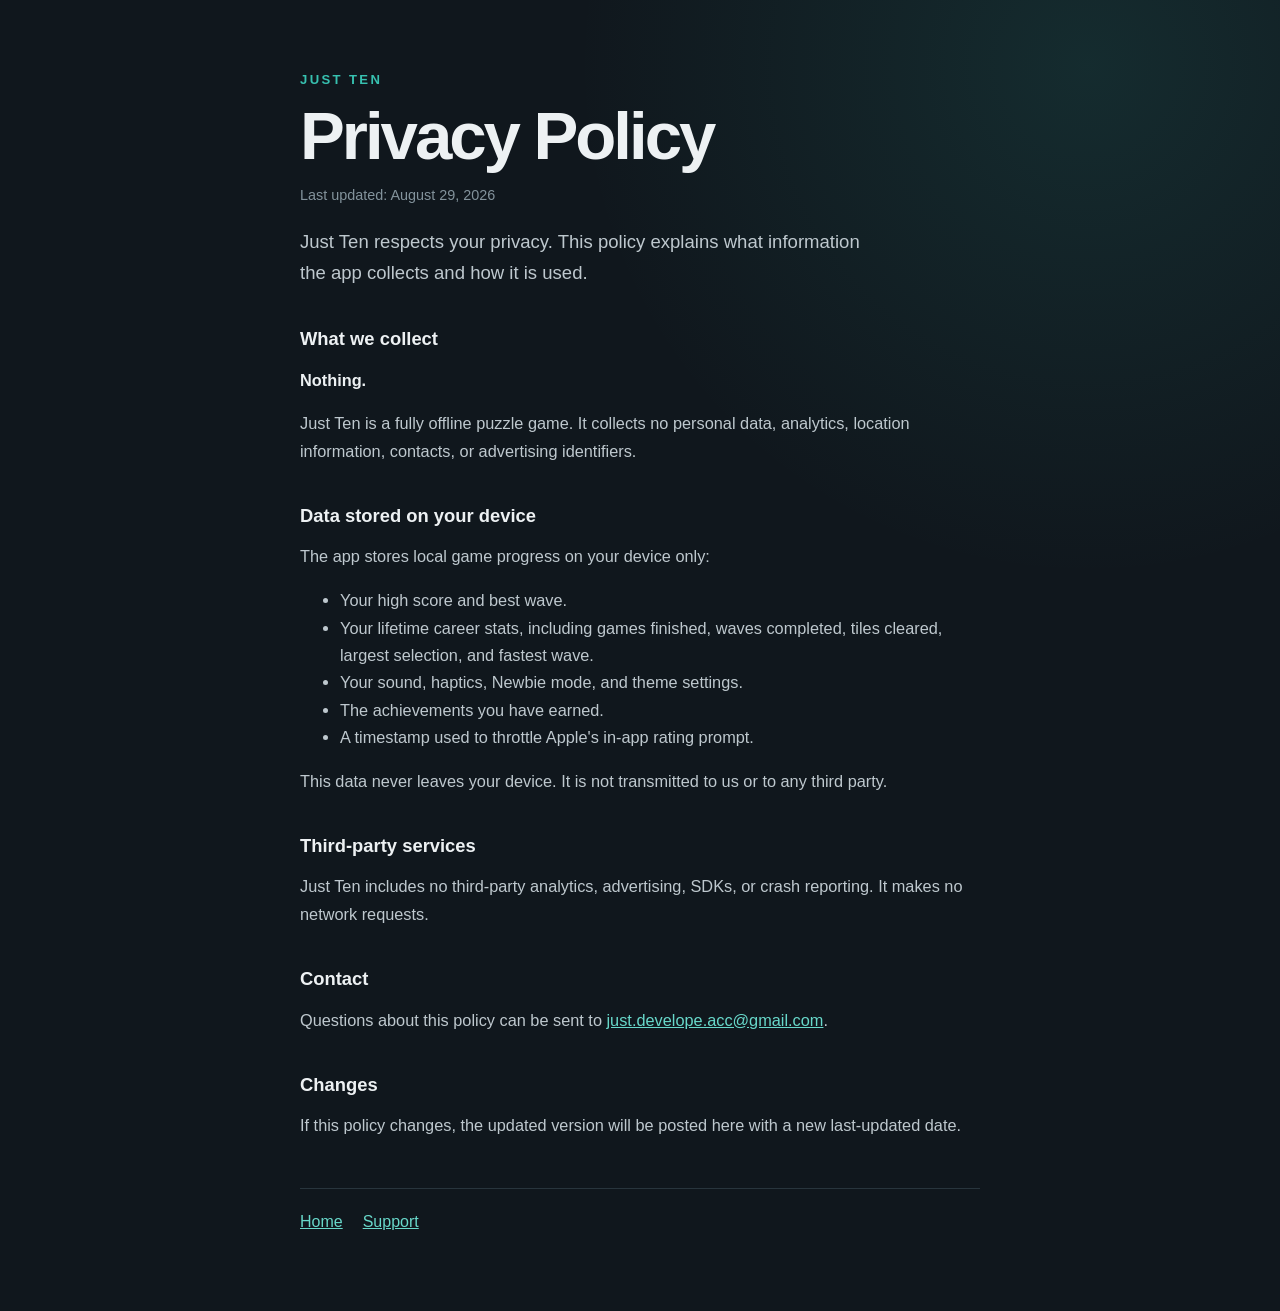
==== privacy/index.html @ 22af891f "Publish Just Ten support and privacy pages" ====
<!doctype html>
<html lang="en">
<head>
  <meta charset="utf-8">
  <meta name="viewport" content="width=device-width, initial-scale=1">
  <meta name="description" content="Privacy policy for the Just Ten puzzle game.">
  <title>Privacy Policy - Just Ten</title>
  <link rel="stylesheet" href="../assets/style.css">
</head>
<body>
  <main>
    <div class="wordmark">Just Ten</div>
    <h1>Privacy Policy</h1>
    <p class="meta">Last updated: August 29, 2026</p>
    <p class="lede">Just Ten respects your privacy. This policy explains what information the app collects and how it is used.</p>

    <h2>What we collect</h2>
    <p><strong>Nothing.</strong></p>
    <p>Just Ten is a fully offline puzzle game. It collects no personal data, analytics, location information, contacts, or advertising identifiers.</p>

    <h2>Data stored on your device</h2>
    <p>The app stores local game progress on your device only:</p>
    <ul>
      <li>Your high score and best wave.</li>
      <li>Your lifetime career stats, including games finished, waves completed, tiles cleared, largest selection, and fastest wave.</li>
      <li>Your sound, haptics, Newbie mode, and theme settings.</li>
      <li>The achievements you have earned.</li>
      <li>A timestamp used to throttle Apple's in-app rating prompt.</li>
    </ul>
    <p>This data never leaves your device. It is not transmitted to us or to any third party.</p>

    <h2>Third-party services</h2>
    <p>Just Ten includes no third-party analytics, advertising, SDKs, or crash reporting. It makes no network requests.</p>

    <h2>Contact</h2>
    <p>Questions about this policy can be sent to <a href="mailto:just.develope.acc@gmail.com?subject=Just%20Ten%20Privacy">just.develope.acc@gmail.com</a>.</p>

    <h2>Changes</h2>
    <p>If this policy changes, the updated version will be posted here with a new last-updated date.</p>

    <nav>
      <a href="../">Home</a>
      <a href="../support/">Support</a>
    </nav>
  </main>
</body>
</html>
---- assets/style.css ----
:root {
  color-scheme: dark;
  font-family: -apple-system, BlinkMacSystemFont, "Segoe UI", sans-serif;
  background: #10171d;
  color: #edf1f3;
}

* {
  box-sizing: border-box;
}

body {
  margin: 0;
  min-height: 100vh;
  background:
    radial-gradient(circle at 85% 5%, rgba(55, 193, 176, 0.12), transparent 32rem),
    #10171d;
}

main {
  width: min(680px, calc(100% - 40px));
  margin: 0 auto;
  padding: 72px 0 80px;
}

.wordmark {
  color: #37c1b0;
  font-size: 0.82rem;
  font-weight: 800;
  letter-spacing: 0.18em;
  text-transform: uppercase;
}

h1 {
  margin: 16px 0 12px;
  font-size: clamp(2.3rem, 8vw, 4.2rem);
  line-height: 0.98;
  letter-spacing: -0.045em;
}

h2 {
  margin-top: 40px;
  font-size: 1.15rem;
}

p,
li {
  color: #bec8ce;
  font-size: 1.02rem;
  line-height: 1.68;
}

strong {
  color: #edf1f3;
}

a {
  color: #68d8ca;
}

.lede {
  max-width: 36rem;
  font-size: 1.16rem;
}

.card {
  margin-top: 32px;
  padding: 24px;
  border: 1px solid #314049;
  border-radius: 16px;
  background: rgba(24, 34, 41, 0.82);
}

.button {
  display: inline-block;
  margin-top: 8px;
  padding: 12px 18px;
  border-radius: 999px;
  background: #37c1b0;
  color: #0c1519;
  font-weight: 800;
  text-decoration: none;
}

nav {
  display: flex;
  gap: 20px;
  margin-top: 48px;
  padding-top: 24px;
  border-top: 1px solid #28353d;
}

.meta {
  color: #83939c;
  font-size: 0.9rem;
}

@media (max-width: 520px) {
  main {
    padding-top: 48px;
  }
}
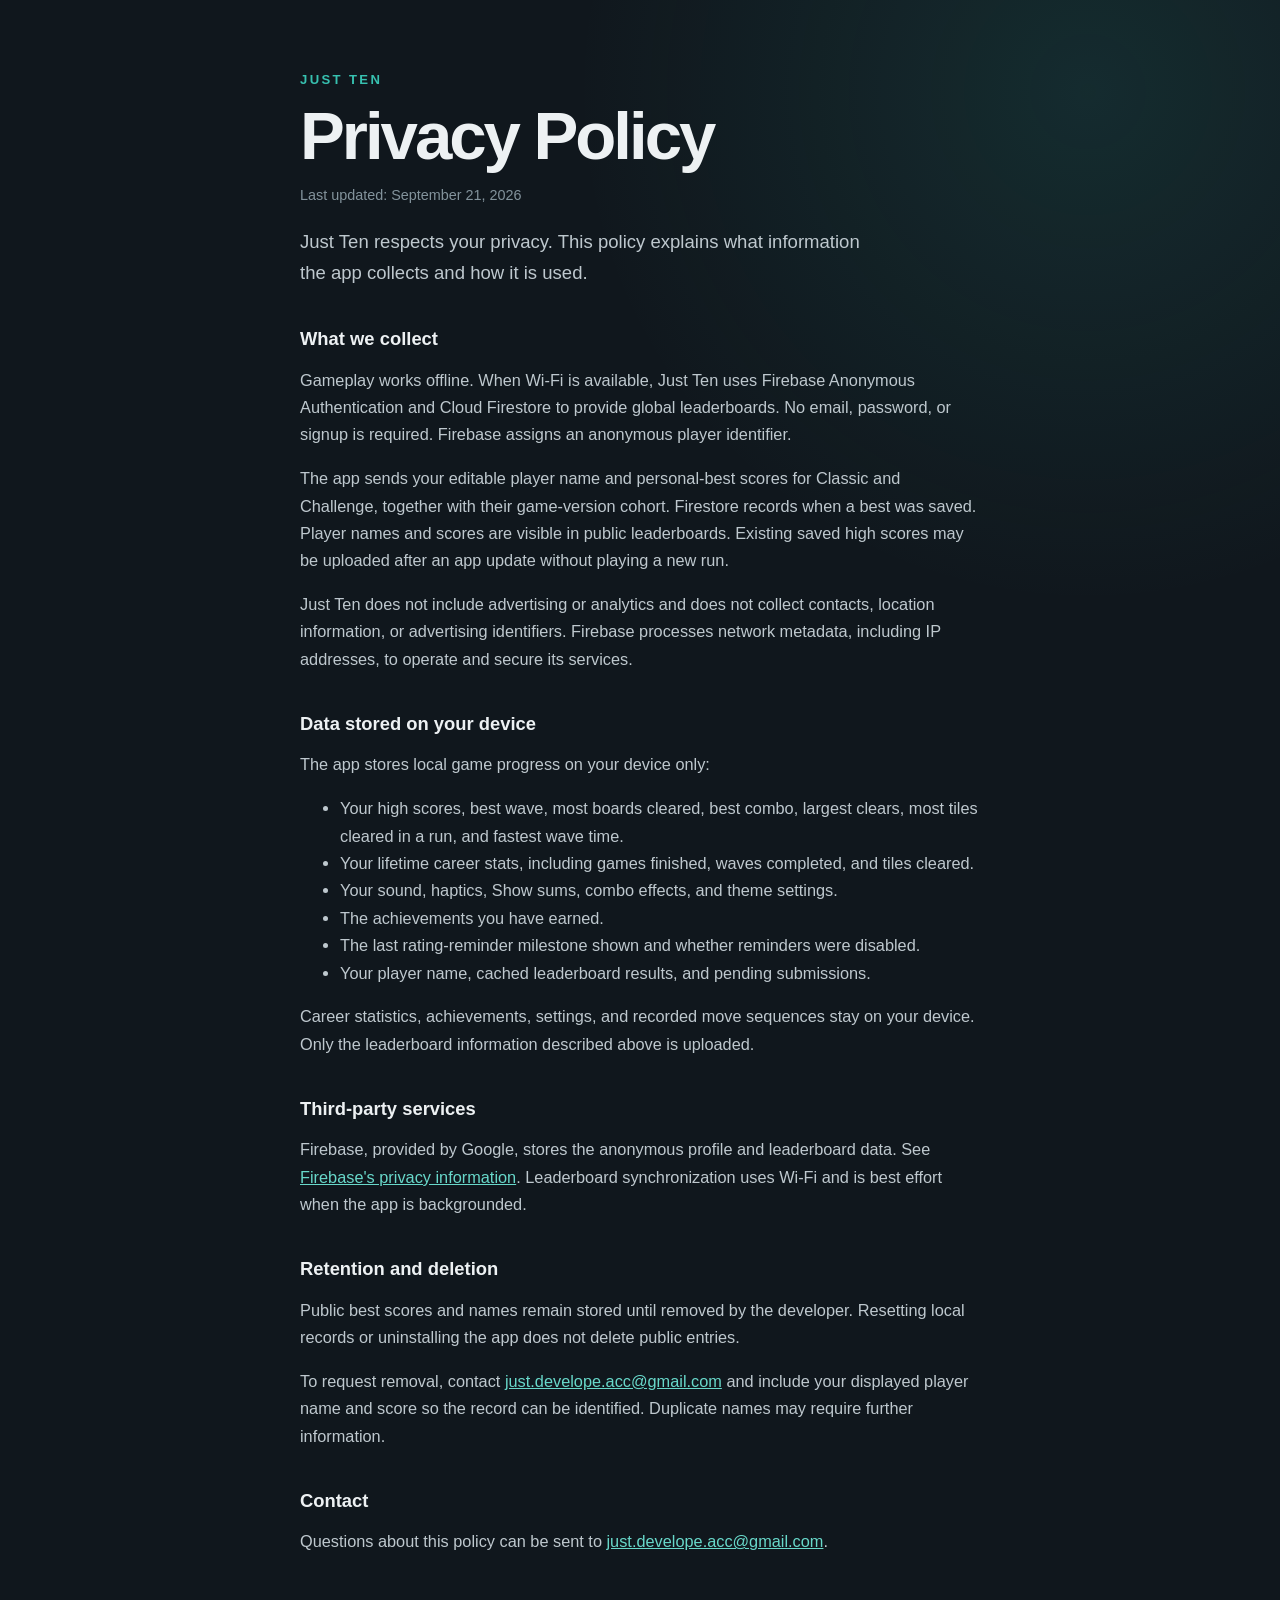
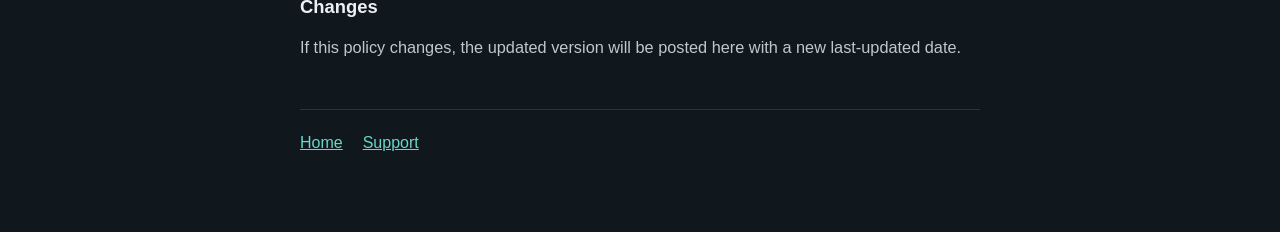
==== commit bb803911: "Update support and privacy pages for Just Ten 1.1" ====
--- a/privacy/index.html
+++ b/privacy/index.html
@@ -11,26 +11,32 @@
   <main>
     <div class="wordmark">Just Ten</div>
     <h1>Privacy Policy</h1>
-    <p class="meta">Last updated: August 29, 2026</p>
+    <p class="meta">Last updated: September 21, 2026</p>
     <p class="lede">Just Ten respects your privacy. This policy explains what information the app collects and how it is used.</p>
 
     <h2>What we collect</h2>
-    <p><strong>Nothing.</strong></p>
-    <p>Just Ten is a fully offline puzzle game. It collects no personal data, analytics, location information, contacts, or advertising identifiers.</p>
+    <p>Gameplay works offline. When Wi-Fi is available, Just Ten uses Firebase Anonymous Authentication and Cloud Firestore to provide global leaderboards. No email, password, or signup is required. Firebase assigns an anonymous player identifier.</p>
+    <p>The app sends your editable player name and personal-best scores for Classic and Challenge, together with their game-version cohort. Firestore records when a best was saved. Player names and scores are visible in public leaderboards. Existing saved high scores may be uploaded after an app update without playing a new run.</p>
+    <p>Just Ten does not include advertising or analytics and does not collect contacts, location information, or advertising identifiers. Firebase processes network metadata, including IP addresses, to operate and secure its services.</p>
 
     <h2>Data stored on your device</h2>
     <p>The app stores local game progress on your device only:</p>
     <ul>
-      <li>Your high score and best wave.</li>
-      <li>Your lifetime career stats, including games finished, waves completed, tiles cleared, largest selection, and fastest wave.</li>
-      <li>Your sound, haptics, Newbie mode, and theme settings.</li>
+      <li>Your high scores, best wave, most boards cleared, best combo, largest clears, most tiles cleared in a run, and fastest wave time.</li>
+      <li>Your lifetime career stats, including games finished, waves completed, and tiles cleared.</li>
+      <li>Your sound, haptics, Show sums, combo effects, and theme settings.</li>
       <li>The achievements you have earned.</li>
-      <li>A timestamp used to throttle Apple's in-app rating prompt.</li>
+      <li>The last rating-reminder milestone shown and whether reminders were disabled.</li>
+      <li>Your player name, cached leaderboard results, and pending submissions.</li>
     </ul>
-    <p>This data never leaves your device. It is not transmitted to us or to any third party.</p>
+    <p>Career statistics, achievements, settings, and recorded move sequences stay on your device. Only the leaderboard information described above is uploaded.</p>
 
     <h2>Third-party services</h2>
-    <p>Just Ten includes no third-party analytics, advertising, SDKs, or crash reporting. It makes no network requests.</p>
+    <p>Firebase, provided by Google, stores the anonymous profile and leaderboard data. See <a href="https://firebase.google.com/support/privacy">Firebase's privacy information</a>. Leaderboard synchronization uses Wi-Fi and is best effort when the app is backgrounded.</p>
+
+    <h2>Retention and deletion</h2>
+    <p>Public best scores and names remain stored until removed by the developer. Resetting local records or uninstalling the app does not delete public entries.</p>
+    <p>To request removal, contact <a href="mailto:just.develope.acc@gmail.com?subject=Just%20Ten%20Data%20Removal">just.develope.acc@gmail.com</a> and include your displayed player name and score so the record can be identified. Duplicate names may require further information.</p>
 
     <h2>Contact</h2>
     <p>Questions about this policy can be sent to <a href="mailto:just.develope.acc@gmail.com?subject=Just%20Ten%20Privacy">just.develope.acc@gmail.com</a>.</p>
